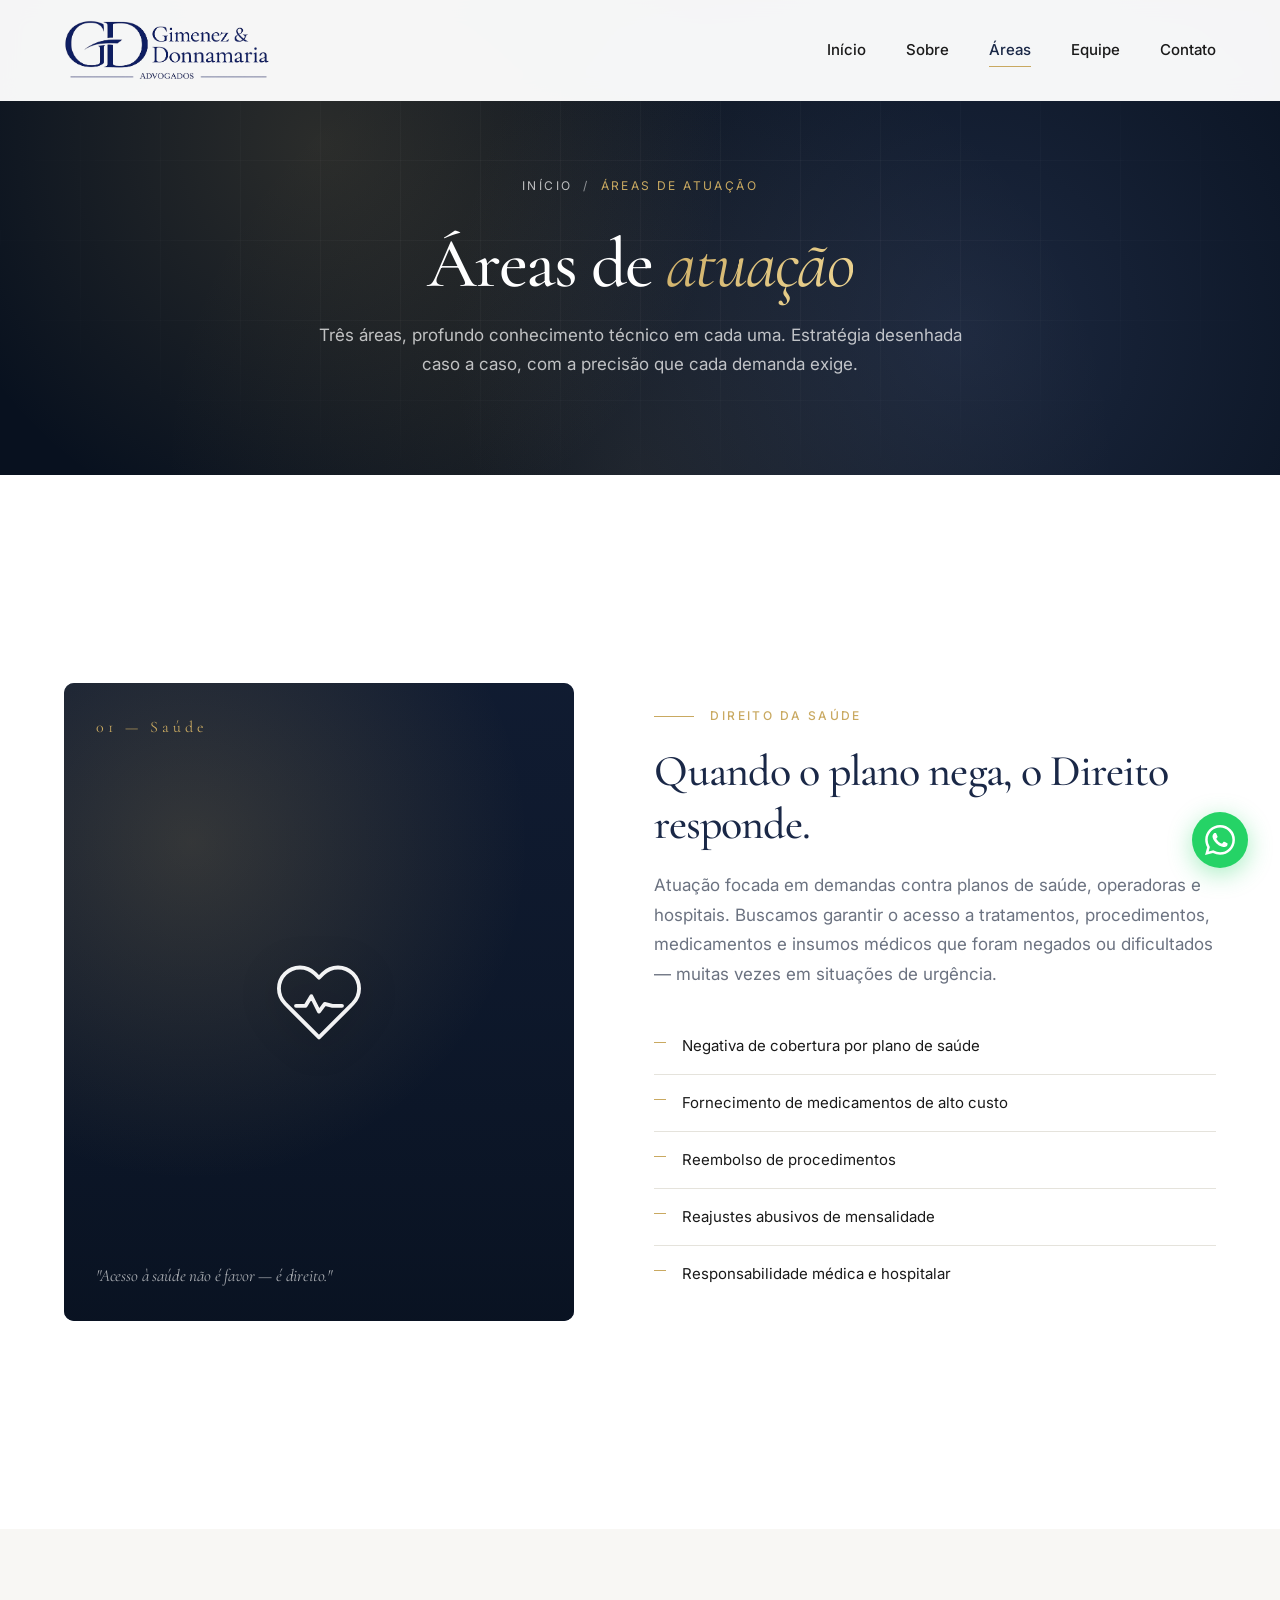
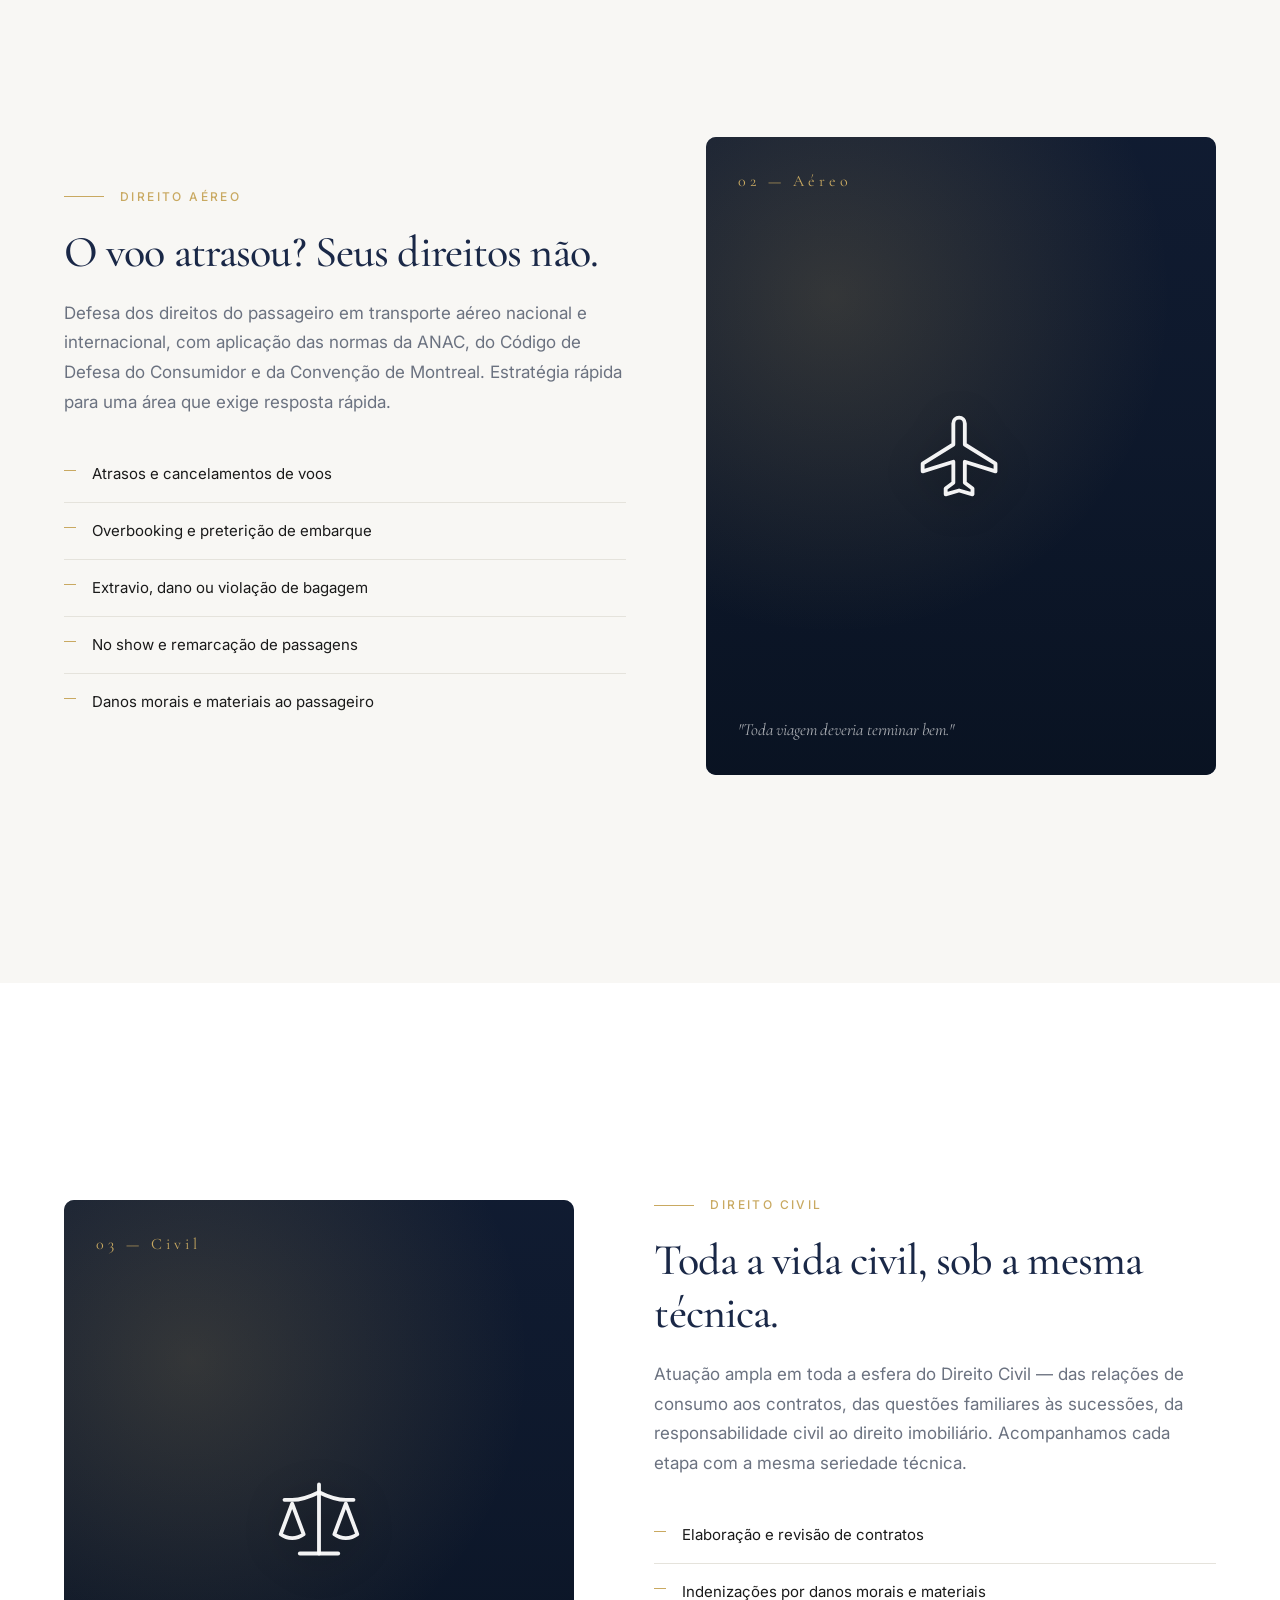
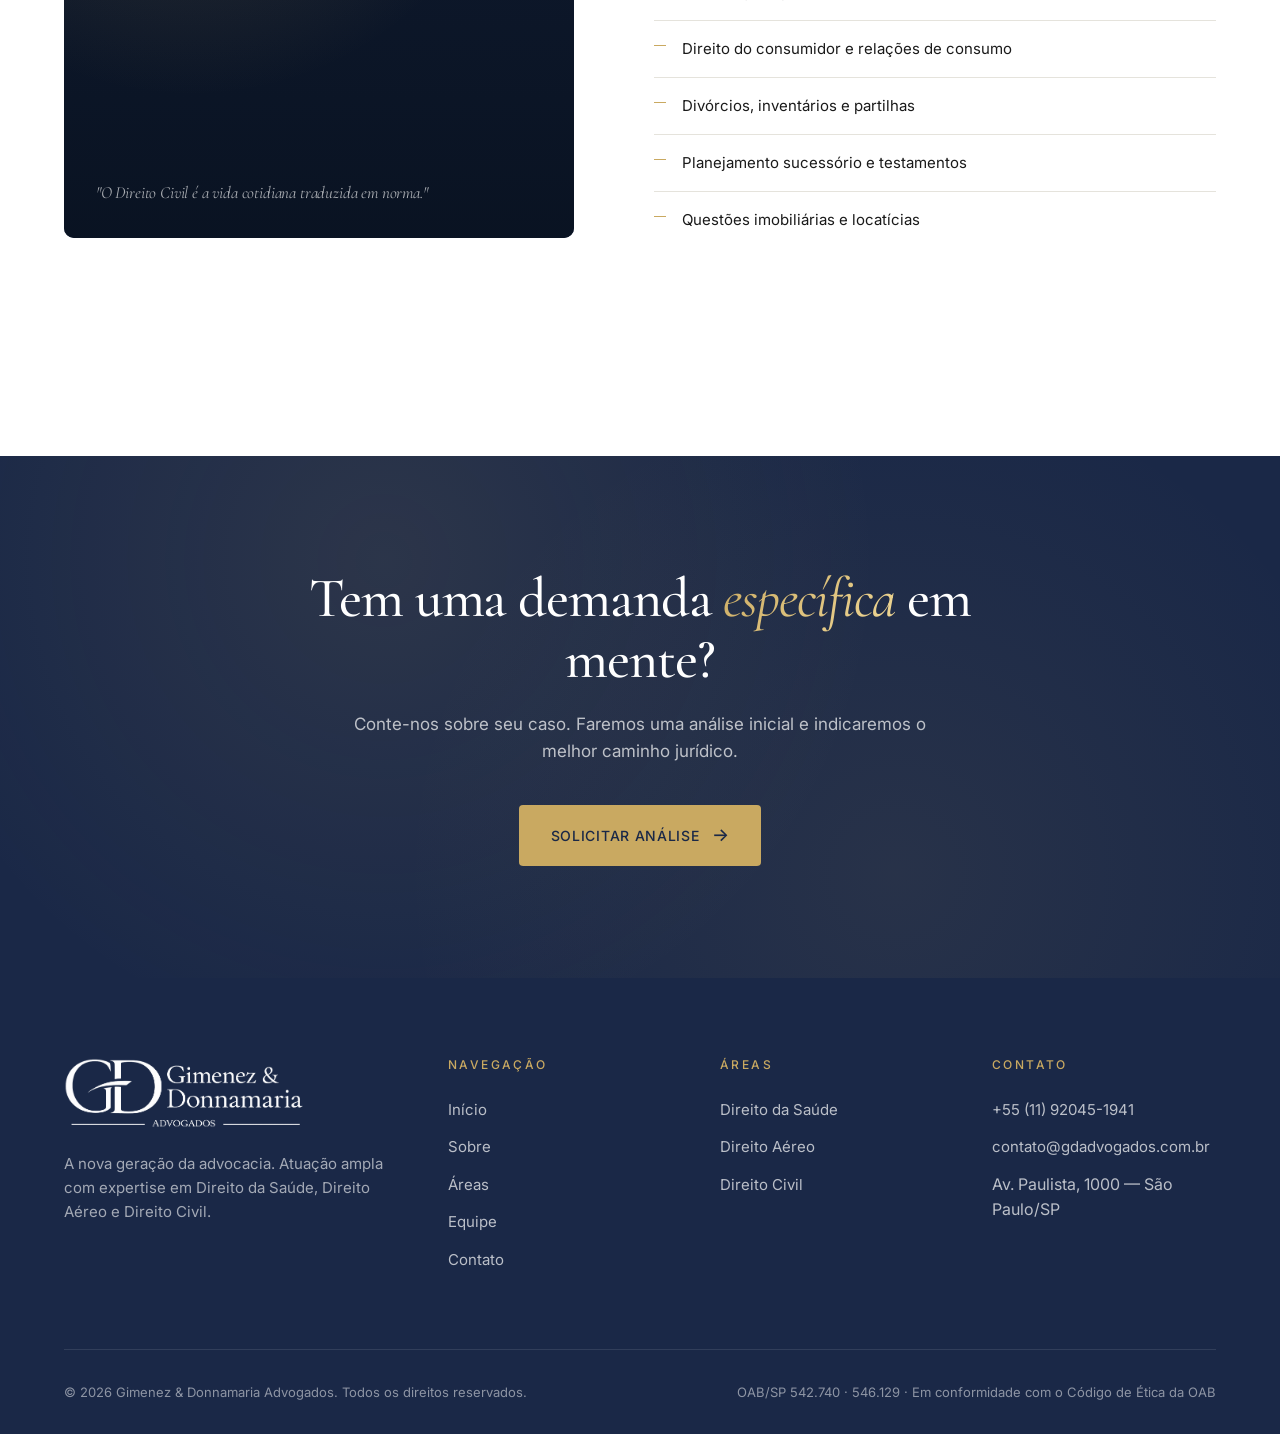
==== areas.html @ 7b891963 "Site institucional Gimenez & Donnamaria Advogados Site estático em HTML/CSS para o escritório, com 5" ====
<!DOCTYPE html>
<html lang="pt-BR">
<head>
  <meta charset="UTF-8">
  <meta name="viewport" content="width=device-width, initial-scale=1.0">
  <meta name="description" content="Áreas de atuação do Gimenez & Donnamaria Advogados — Direito da Saúde, Direito Aéreo e Direito Civil.">
  <title>Áreas de atuação — Gimenez &amp; Donnamaria Advogados</title>
  <link rel="stylesheet" href="css/style.css">
  <link rel="preconnect" href="https://fonts.googleapis.com">
  <link rel="preconnect" href="https://fonts.gstatic.com" crossorigin>
</head>
<body>

  <header class="site-header">
    <div class="container">
      <a href="index.html" class="logo">
        <img src="assets/logo.png" alt="Gimenez & Donnamaria Advogados" onerror="this.style.display='none'; this.nextElementSibling.style.display='block';">
        <span class="logo-fallback" style="display:none;">Gimenez &amp; Donnamaria<small>Advogados</small></span>
      </a>
      <input type="checkbox" id="nav-toggle" class="menu-toggle" hidden>
      <label for="nav-toggle" class="menu-icon" aria-label="Abrir menu"><span></span><span></span><span></span></label>
      <ul class="nav-menu">
        <li><a href="index.html">Início</a></li>
        <li><a href="sobre.html">Sobre</a></li>
        <li><a href="areas.html" class="active">Áreas</a></li>
        <li><a href="equipe.html">Equipe</a></li>
        <li><a href="contato.html">Contato</a></li>
      </ul>
    </div>
  </header>

  <!-- ====== PAGE HERO ====== -->
  <section class="page-hero">
    <div class="container">
      <div class="breadcrumb"><a href="index.html">Início</a> &nbsp;/&nbsp; <span>Áreas de atuação</span></div>
      <h1>Áreas de <em>atuação</em></h1>
      <p class="lead">Três áreas, profundo conhecimento técnico em cada uma. Estratégia desenhada caso a caso, com a precisão que cada demanda exige.</p>
    </div>
  </section>

  <!-- ====== ÁREA 1 — SAÚDE ====== -->
  <section id="saude">
    <div class="container">
      <div class="area-feature">
        <div class="area-feature-visual" style="background-image: url('https://images.unsplash.com/photo-1576091160399-112ba8d25d1d?auto=format&amp;fit=crop&amp;w=1400&amp;q=80')">
          <span class="area-feature-num">01 &mdash; Saúde</span>
          <svg class="area-feature-icon" viewBox="0 0 24 24" fill="none" stroke="currentColor" stroke-width="1" stroke-linecap="round" stroke-linejoin="round" aria-hidden="true">
            <path d="M20.84 4.61a5.5 5.5 0 00-7.78 0L12 5.67l-1.06-1.06a5.5 5.5 0 00-7.78 7.78l1.06 1.06L12 21.23l7.78-7.78 1.06-1.06a5.5 5.5 0 000-7.78z"/>
            <polyline points="6 13 8.5 13 10 10.5 12 14.5 13.5 12.5 15.5 13 18 13"/>
          </svg>
          <span class="area-feature-tag">"Acesso à saúde não é favor &mdash; é direito."</span>
        </div>
        <div class="area-feature-content reveal">
          <span class="eyebrow">Direito da Saúde</span>
          <h2>Quando o plano nega, o Direito responde.</h2>
          <p>
            Atuação focada em demandas contra planos de saúde, operadoras e hospitais. Buscamos garantir o acesso a tratamentos, procedimentos, medicamentos e insumos médicos que foram negados ou dificultados &mdash; muitas vezes em situações de urgência.
          </p>
          <ul class="area-feature-list">
            <li>Negativa de cobertura por plano de saúde</li>
            <li>Fornecimento de medicamentos de alto custo</li>
            <li>Reembolso de procedimentos</li>
            <li>Reajustes abusivos de mensalidade</li>
            <li>Responsabilidade médica e hospitalar</li>
          </ul>
        </div>
      </div>
    </div>
  </section>

  <!-- ====== ÁREA 2 — AÉREO ====== -->
  <section id="aereo" style="background: var(--bg-soft);">
    <div class="container">
      <div class="area-feature reverse">
        <div class="area-feature-visual" style="background-image: url('https://images.unsplash.com/photo-1436491865332-7a61a109cc05?auto=format&amp;fit=crop&amp;w=1400&amp;q=80')">
          <span class="area-feature-num">02 &mdash; Aéreo</span>
          <svg class="area-feature-icon" viewBox="0 0 24 24" fill="none" stroke="currentColor" stroke-width="1" stroke-linecap="round" stroke-linejoin="round" aria-hidden="true">
            <path d="M21 16v-2L13 9V3.5a1.5 1.5 0 00-3 0V9L2 14v2l8-2.5V19l-2 1.5V22l3.5-1 3.5 1v-1.5L13 19v-5.5L21 16z"/>
          </svg>
          <span class="area-feature-tag">"Toda viagem deveria terminar bem."</span>
        </div>
        <div class="area-feature-content reveal">
          <span class="eyebrow">Direito Aéreo</span>
          <h2>O voo atrasou? Seus direitos não.</h2>
          <p>
            Defesa dos direitos do passageiro em transporte aéreo nacional e internacional, com aplicação das normas da ANAC, do Código de Defesa do Consumidor e da Convenção de Montreal. Estratégia rápida para uma área que exige resposta rápida.
          </p>
          <ul class="area-feature-list">
            <li>Atrasos e cancelamentos de voos</li>
            <li>Overbooking e preterição de embarque</li>
            <li>Extravio, dano ou violação de bagagem</li>
            <li>No show e remarcação de passagens</li>
            <li>Danos morais e materiais ao passageiro</li>
          </ul>
        </div>
      </div>
    </div>
  </section>

  <!-- ====== ÁREA 3 — CIVIL ====== -->
  <section id="civil">
    <div class="container">
      <div class="area-feature">
        <div class="area-feature-visual" style="background-image: url('https://images.unsplash.com/photo-1589994965851-a8f479c573a9?auto=format&amp;fit=crop&amp;w=1400&amp;q=80')">
          <span class="area-feature-num">03 &mdash; Civil</span>
          <svg class="area-feature-icon" viewBox="0 0 24 24" fill="none" stroke="currentColor" stroke-width="1" stroke-linecap="round" stroke-linejoin="round" aria-hidden="true">
            <path d="M16 16l3-8 3 8c-.87.65-1.92 1-3 1s-2.13-.35-3-1z"/>
            <path d="M2 16l3-8 3 8c-.87.65-1.92 1-3 1s-2.13-.35-3-1z"/>
            <path d="M7 21h10"/>
            <path d="M12 3v18"/>
            <path d="M3 7h2c2 0 5-1 7-2 2 1 5 2 7 2h2"/>
          </svg>
          <span class="area-feature-tag">"O Direito Civil é a vida cotidiana traduzida em norma."</span>
        </div>
        <div class="area-feature-content reveal">
          <span class="eyebrow">Direito Civil</span>
          <h2>Toda a vida civil, sob a mesma técnica.</h2>
          <p>
            Atuação ampla em toda a esfera do Direito Civil &mdash; das relações de consumo aos contratos, das questões familiares às sucessões, da responsabilidade civil ao direito imobiliário. Acompanhamos cada etapa com a mesma seriedade técnica.
          </p>
          <ul class="area-feature-list">
            <li>Elaboração e revisão de contratos</li>
            <li>Indenizações por danos morais e materiais</li>
            <li>Direito do consumidor e relações de consumo</li>
            <li>Divórcios, inventários e partilhas</li>
            <li>Planejamento sucessório e testamentos</li>
            <li>Questões imobiliárias e locatícias</li>
          </ul>
        </div>
      </div>
    </div>
  </section>

  <!-- ====== CTA ====== -->
  <section class="cta-band">
    <div class="container">
      <div class="reveal">
        <h2>Tem uma demanda <em>específica</em> em mente?</h2>
        <p>Conte-nos sobre seu caso. Faremos uma análise inicial e indicaremos o melhor caminho jurídico.</p>
        <a href="contato.html" class="btn btn-primary btn-arrow">Solicitar análise</a>
      </div>
    </div>
  </section>

  <footer class="site-footer">
    <div class="container">
      <div class="footer-grid">
        <div class="footer-brand">
          <img src="assets/logo.png" alt="Gimenez & Donnamaria Advogados" onerror="this.style.display='none';">
          <p>A nova geração da advocacia. Atuação ampla com expertise em Direito da Saúde, Direito Aéreo e Direito Civil.</p>
        </div>
        <div>
          <h4 class="footer-title">Navegação</h4>
          <ul class="footer-links">
            <li><a href="index.html">Início</a></li>
            <li><a href="sobre.html">Sobre</a></li>
            <li><a href="areas.html">Áreas</a></li>
            <li><a href="equipe.html">Equipe</a></li>
            <li><a href="contato.html">Contato</a></li>
          </ul>
        </div>
        <div>
          <h4 class="footer-title">Áreas</h4>
          <ul class="footer-links">
            <li><a href="areas.html#saude">Direito da Saúde</a></li>
            <li><a href="areas.html#aereo">Direito Aéreo</a></li>
            <li><a href="areas.html#civil">Direito Civil</a></li>
          </ul>
        </div>
        <div>
          <h4 class="footer-title">Contato</h4>
          <ul class="footer-links">
            <li><a href="tel:+5511920451941">+55 (11) 92045-1941</a></li>
            <li><a href="mailto:contato@gdadvogados.com.br">contato@gdadvogados.com.br</a></li>
            <li>Av. Paulista, 1000 — São Paulo/SP</li>
          </ul>
        </div>
      </div>
      <div class="footer-bottom">
        <div>&copy; 2026 Gimenez &amp; Donnamaria Advogados. Todos os direitos reservados.</div>
        <div>OAB/SP 542.740 &middot; 546.129 &middot; Em conformidade com o Código de Ética da OAB</div>
      </div>
    </div>
  </footer>

  <a href="https://wa.me/5511920451941?text=Ol%C3%A1!%20Gostaria%20de%20mais%20informa%C3%A7%C3%B5es." class="whatsapp-float" target="_blank" rel="noopener" aria-label="Fale conosco pelo WhatsApp">
    <svg viewBox="0 0 24 24" fill="currentColor" aria-hidden="true">
      <path d="M17.472 14.382c-.297-.149-1.758-.867-2.03-.967-.273-.099-.471-.148-.67.15-.197.297-.767.966-.94 1.164-.173.199-.347.223-.644.075-.297-.15-1.255-.463-2.39-1.475-.883-.788-1.48-1.761-1.653-2.059-.173-.297-.018-.458.13-.606.134-.133.298-.347.446-.52.149-.174.198-.298.298-.497.099-.198.05-.371-.025-.52-.075-.149-.669-1.612-.916-2.207-.242-.579-.487-.5-.669-.51-.173-.008-.371-.01-.57-.01-.198 0-.52.074-.792.372-.272.297-1.04 1.016-1.04 2.479 0 1.462 1.065 2.875 1.213 3.074.149.198 2.096 3.2 5.077 4.487.709.306 1.262.489 1.694.625.712.227 1.36.195 1.871.118.571-.085 1.758-.719 2.006-1.413.248-.694.248-1.289.173-1.413-.074-.124-.272-.198-.57-.347m-5.421 7.403h-.004a9.87 9.87 0 01-5.031-1.378l-.361-.214-3.741.982.998-3.648-.235-.374a9.86 9.86 0 01-1.51-5.26c.001-5.45 4.436-9.884 9.888-9.884 2.64 0 5.122 1.03 6.988 2.898a9.825 9.825 0 012.893 6.994c-.003 5.45-4.437 9.884-9.885 9.884m8.413-18.297A11.815 11.815 0 0012.05 0C5.495 0 .16 5.335.157 11.892c0 2.096.547 4.142 1.588 5.945L.057 24l6.305-1.654a11.882 11.882 0 005.683 1.448h.005c6.554 0 11.89-5.335 11.893-11.893a11.821 11.821 0 00-3.48-8.413z"/>
    </svg>
  </a>

</body>
</html>
---- css/style.css ----
/* ============================================
   GIMENEZ & DONNAMARIA ADVOGADOS
   Folha de estilos principal
   ============================================ */

@import url('https://fonts.googleapis.com/css2?family=Cormorant+Garamond:wght@400;500;600;700&family=Inter:wght@300;400;500;600&display=swap');

/* ------- Reset & base ------- */
*, *::before, *::after { box-sizing: border-box; margin: 0; padding: 0; }

:root {
  --navy: #1a2847;
  --navy-light: #2c3e6b;
  --navy-soft: #4a5d8a;
  --gold: #c9a961;
  --gold-light: #d9bd7b;
  --bg: #ffffff;
  --bg-soft: #f8f7f4;
  --bg-muted: #eeece6;
  --text: #1a1a1a;
  --text-muted: #6b7280;
  --border: #e5e3dc;
  --shadow-sm: 0 2px 12px rgba(26, 40, 71, 0.06);
  --shadow-md: 0 8px 30px rgba(26, 40, 71, 0.08);
  --shadow-lg: 0 20px 60px rgba(26, 40, 71, 0.12);

  --serif: 'Cormorant Garamond', Georgia, serif;
  --sans: 'Inter', -apple-system, BlinkMacSystemFont, 'Segoe UI', sans-serif;

  --container: 1200px;
  --radius: 4px;

  --ease: cubic-bezier(0.4, 0, 0.2, 1);
  --ease-out: cubic-bezier(0.16, 1, 0.3, 1);
}

html { scroll-behavior: smooth; }

body {
  font-family: var(--sans);
  font-size: 16px;
  line-height: 1.6;
  color: var(--text);
  background: var(--bg);
  -webkit-font-smoothing: antialiased;
  -moz-osx-font-smoothing: grayscale;
}

img { max-width: 100%; display: block; }
a { color: inherit; text-decoration: none; transition: color 0.3s var(--ease); }
button { font-family: inherit; cursor: pointer; border: none; background: none; }

/* ------- Tipografia ------- */
h1, h2, h3, h4 {
  font-family: var(--serif);
  font-weight: 500;
  line-height: 1.2;
  color: var(--navy);
  letter-spacing: -0.01em;
}

h1 { font-size: clamp(2.5rem, 5vw, 4.5rem); }
h2 { font-size: clamp(2rem, 4vw, 3rem); }
h3 { font-size: clamp(1.5rem, 2.5vw, 2rem); }
h4 { font-size: 1.25rem; }

p { margin-bottom: 1rem; color: var(--text-muted); }

.eyebrow {
  font-family: var(--sans);
  font-size: 0.75rem;
  font-weight: 500;
  letter-spacing: 0.2em;
  text-transform: uppercase;
  color: var(--gold);
  margin-bottom: 1.25rem;
  display: inline-block;
  position: relative;
  padding-left: 3.5rem;
}
.eyebrow::before {
  content: '';
  position: absolute;
  left: 0;
  top: 50%;
  width: 2.5rem;
  height: 1px;
  background: var(--gold);
}

/* ------- Layout ------- */
.container {
  width: 100%;
  max-width: var(--container);
  margin: 0 auto;
  padding: 0 1.5rem;
}

section {
  padding: clamp(4rem, 10vw, 7rem) 0;
}

.section-header {
  max-width: 720px;
  margin: 0 auto 4rem;
  text-align: center;
}
.section-header p {
  margin-top: 1rem;
  font-size: 1.0625rem;
}

/* ------- Botões ------- */
.btn {
  display: inline-flex;
  align-items: center;
  gap: 0.75rem;
  padding: 1rem 2rem;
  font-size: 0.875rem;
  font-weight: 500;
  letter-spacing: 0.05em;
  text-transform: uppercase;
  border-radius: var(--radius);
  transition: all 0.4s var(--ease);
  position: relative;
  overflow: hidden;
}

.btn-primary {
  background: var(--navy);
  color: #fff;
}
.btn-primary:hover {
  background: var(--navy-light);
  transform: translateY(-2px);
  box-shadow: var(--shadow-md);
}

.btn-outline {
  border: 1px solid var(--navy);
  color: var(--navy);
}
.btn-outline:hover {
  background: var(--navy);
  color: #fff;
}

.btn-arrow::after {
  content: '→';
  font-size: 1.125rem;
  transition: transform 0.3s var(--ease);
}
.btn-arrow:hover::after {
  transform: translateX(4px);
}

/* ============================================
   HEADER / NAV
   ============================================ */
.site-header {
  position: fixed;
  top: 0;
  left: 0;
  right: 0;
  z-index: 100;
  background: rgba(255, 255, 255, 0.96);
  backdrop-filter: saturate(180%) blur(12px);
  -webkit-backdrop-filter: saturate(180%) blur(12px);
  border-bottom: 1px solid transparent;
  transition: border-color 0.3s var(--ease), padding 0.3s var(--ease);
}

.site-header .container {
  display: flex;
  align-items: center;
  justify-content: space-between;
  padding-top: 1.25rem;
  padding-bottom: 1.25rem;
}

.logo {
  display: flex;
  align-items: center;
  gap: 0.75rem;
  overflow: visible;
}
.logo img {
  height: 60px;
  width: auto;
  display: block;
}
.logo-fallback {
  font-family: var(--serif);
  font-size: 1.5rem;
  font-weight: 600;
  color: var(--navy);
  line-height: 1.1;
}
.logo-fallback small {
  display: block;
  font-family: var(--sans);
  font-size: 0.625rem;
  letter-spacing: 0.3em;
  color: var(--navy-soft);
  font-weight: 400;
  margin-top: 2px;
}

.nav-menu {
  display: flex;
  align-items: center;
  gap: 2.5rem;
  list-style: none;
}
.nav-menu a {
  font-size: 0.9375rem;
  font-weight: 500;
  color: var(--text);
  position: relative;
  padding: 0.5rem 0;
}
.nav-menu a::after {
  content: '';
  position: absolute;
  left: 0;
  bottom: 0;
  width: 0;
  height: 1px;
  background: var(--gold);
  transition: width 0.4s var(--ease);
}
.nav-menu a:hover,
.nav-menu a.active {
  color: var(--navy);
}
.nav-menu a:hover::after,
.nav-menu a.active::after {
  width: 100%;
}

/* Mobile menu toggle (CSS-only) */
.menu-toggle { display: none; }
.menu-icon {
  display: none;
  width: 28px;
  height: 20px;
  position: relative;
  cursor: pointer;
  z-index: 110;
}
.menu-icon span {
  position: absolute;
  left: 0;
  width: 100%;
  height: 2px;
  background: var(--navy);
  transition: all 0.3s var(--ease);
}
.menu-icon span:nth-child(1) { top: 0; }
.menu-icon span:nth-child(2) { top: 9px; }
.menu-icon span:nth-child(3) { top: 18px; }

#nav-toggle:checked ~ .menu-icon span:nth-child(1) {
  top: 9px;
  transform: rotate(45deg);
}
#nav-toggle:checked ~ .menu-icon span:nth-child(2) { opacity: 0; }
#nav-toggle:checked ~ .menu-icon span:nth-child(3) {
  top: 9px;
  transform: rotate(-45deg);
}

/* ============================================
   HERO
   ============================================ */
.hero {
  min-height: 92vh;
  display: flex;
  align-items: center;
  position: relative;
  background: linear-gradient(180deg, var(--bg) 0%, var(--bg-soft) 100%);
  padding-top: 8rem;
  padding-bottom: 4rem;
  overflow: hidden;
}

.hero::before {
  content: '';
  position: absolute;
  top: -10%;
  right: -10%;
  width: 60%;
  height: 80%;
  background: radial-gradient(circle, rgba(201, 169, 97, 0.08) 0%, transparent 60%);
  pointer-events: none;
}

.hero-content {
  max-width: 780px;
  position: relative;
  z-index: 2;
  animation: fadeUp 1s var(--ease-out) both;
}

.hero h1 {
  margin-bottom: 1.5rem;
  font-weight: 500;
}
.hero h1 em {
  font-style: italic;
  color: var(--gold);
  font-weight: 400;
}

.hero-lead {
  font-size: clamp(1.0625rem, 1.5vw, 1.25rem);
  line-height: 1.7;
  margin-bottom: 2.5rem;
  max-width: 620px;
  color: var(--text-muted);
}

.hero-actions {
  display: flex;
  gap: 1rem;
  flex-wrap: wrap;
}

.hero-meta {
  position: absolute;
  bottom: 3rem;
  right: 1.5rem;
  display: flex;
  align-items: center;
  gap: 1rem;
  font-size: 0.75rem;
  letter-spacing: 0.2em;
  text-transform: uppercase;
  color: var(--text-muted);
  writing-mode: vertical-rl;
  transform: rotate(180deg);
}
.hero-meta::before {
  content: '';
  width: 1px;
  height: 60px;
  background: var(--navy-soft);
  opacity: 0.4;
}

/* ============================================
   SOBRE (sobre nós destaque na home)
   ============================================ */
.about-preview {
  background: var(--bg);
}

.about-grid {
  display: grid;
  grid-template-columns: 1fr 1fr;
  gap: 5rem;
  align-items: center;
}

.about-image {
  position: relative;
  aspect-ratio: 4 / 5;
}
.about-image > img {
  width: 100%;
  height: 100%;
  object-fit: cover;
  object-position: center 30%;
  display: block;
  border-radius: var(--radius);
  position: relative;
  z-index: 1;
  box-shadow: 0 18px 50px rgba(26, 40, 71, 0.18);
}
.about-image::after {
  content: '';
  position: absolute;
  top: -1.5rem;
  left: -1.5rem;
  right: 1.5rem;
  bottom: 1.5rem;
  border: 1px solid var(--gold);
  border-radius: var(--radius);
  z-index: 0;
  pointer-events: none;
}

.about-content h2 { margin-bottom: 1.5rem; }
.about-content p { font-size: 1.0625rem; line-height: 1.8; }

.about-stats {
  display: grid;
  grid-template-columns: repeat(3, 1fr);
  gap: 2rem;
  margin-top: 3rem;
  padding-top: 3rem;
  border-top: 1px solid var(--border);
}
.about-stats .stat-number {
  font-family: var(--serif);
  font-size: 2.5rem;
  font-weight: 500;
  color: var(--navy);
  line-height: 1;
  margin-bottom: 0.5rem;
}
.about-stats .stat-label {
  font-size: 0.75rem;
  letter-spacing: 0.15em;
  text-transform: uppercase;
  color: var(--text-muted);
}

/* ============================================
   ÁREAS DE ATUAÇÃO
   ============================================ */
.areas {
  background: var(--bg-soft);
  position: relative;
}

.areas-grid {
  display: grid;
  grid-template-columns: repeat(auto-fit, minmax(280px, 1fr));
  gap: 1.5rem;
}

.area-card {
  background: var(--bg);
  padding: 2.5rem 2rem;
  border-radius: var(--radius);
  border: 1px solid var(--border);
  transition: all 0.5s var(--ease-out);
  position: relative;
  overflow: hidden;
}
.area-card::before {
  content: '';
  position: absolute;
  top: 0;
  left: 0;
  width: 100%;
  height: 2px;
  background: var(--gold);
  transform: scaleX(0);
  transform-origin: left;
  transition: transform 0.5s var(--ease-out);
}
.area-card:hover {
  transform: translateY(-6px);
  box-shadow: var(--shadow-lg);
  border-color: transparent;
}
.area-card:hover::before {
  transform: scaleX(1);
}

.area-icon {
  width: 48px;
  height: 48px;
  margin-bottom: 1.5rem;
  color: var(--navy);
  opacity: 0.9;
}
.area-card h3 {
  font-size: 1.375rem;
  margin-bottom: 1rem;
}
.area-card p { font-size: 0.9375rem; margin-bottom: 0; }

/* ============================================
   EQUIPE
   ============================================ */
.team {
  background: var(--bg);
}

.team-grid {
  display: grid;
  grid-template-columns: repeat(2, 1fr);
  gap: 3rem;
  max-width: 900px;
  margin: 0 auto;
}

.team-card {
  text-align: center;
}

.team-photo {
  aspect-ratio: 3 / 4;
  background: linear-gradient(135deg, var(--bg-muted) 0%, var(--bg-soft) 100%);
  border-radius: var(--radius);
  margin-bottom: 1.75rem;
  position: relative;
  overflow: hidden;
  display: flex;
  align-items: center;
  justify-content: center;
  transition: transform 0.5s var(--ease-out);
}
.team-photo::after {
  content: '';
  position: absolute;
  inset: 0;
  background: linear-gradient(180deg, transparent 60%, rgba(26, 40, 71, 0.08) 100%);
}
.team-card:hover .team-photo {
  transform: translateY(-4px);
}

.team-photo .placeholder-icon {
  width: 60px;
  height: 60px;
  color: var(--navy-soft);
  opacity: 0.4;
}

.team-card h3 {
  font-size: 1.5rem;
  margin-bottom: 0.25rem;
}
.team-role {
  font-size: 0.75rem;
  letter-spacing: 0.2em;
  text-transform: uppercase;
  color: var(--gold);
  margin-bottom: 1rem;
  display: block;
}
.team-bio {
  font-size: 0.9375rem;
  line-height: 1.7;
  max-width: 380px;
  margin: 0 auto;
}

/* ============================================
   CTA BAND
   ============================================ */
.cta-band {
  background: var(--navy);
  color: #fff;
  text-align: center;
  position: relative;
  overflow: hidden;
}
.cta-band::before {
  content: '';
  position: absolute;
  inset: 0;
  background:
    radial-gradient(circle at 30% 20%, rgba(201, 169, 97, 0.1) 0%, transparent 50%),
    radial-gradient(circle at 70% 80%, rgba(201, 169, 97, 0.08) 0%, transparent 50%);
}
.cta-band > .container { position: relative; z-index: 2; }
.cta-band h2 {
  color: #fff;
  margin-bottom: 1rem;
}
.cta-band p {
  color: rgba(255, 255, 255, 0.7);
  max-width: 580px;
  margin: 0 auto 2.5rem;
  font-size: 1.0625rem;
}
.cta-band .btn-primary {
  background: var(--gold);
  color: var(--navy);
}
.cta-band .btn-primary:hover { background: var(--gold-light); }

/* ============================================
   CONTATO
   ============================================ */
.contact-grid {
  display: grid;
  grid-template-columns: 1fr 1.2fr;
  gap: 4rem;
  align-items: start;
}

.contact-info h2 { margin-bottom: 1.5rem; }
.contact-info > p {
  font-size: 1.0625rem;
  margin-bottom: 2.5rem;
}

.contact-item {
  display: flex;
  gap: 1.25rem;
  padding: 1.25rem 0;
  border-top: 1px solid var(--border);
}
.contact-item:last-child { border-bottom: 1px solid var(--border); }

.contact-item-icon {
  width: 24px;
  height: 24px;
  color: var(--navy);
  flex-shrink: 0;
  margin-top: 2px;
}
.contact-item-label {
  font-size: 0.75rem;
  letter-spacing: 0.15em;
  text-transform: uppercase;
  color: var(--text-muted);
  margin-bottom: 0.25rem;
}
.contact-item-value {
  font-size: 1rem;
  color: var(--text);
  font-weight: 500;
}
.contact-item-value a:hover { color: var(--gold); }

/* Form */
.contact-form {
  background: var(--bg-soft);
  padding: 3rem;
  border-radius: var(--radius);
}
.form-group {
  margin-bottom: 1.5rem;
}
.form-row {
  display: grid;
  grid-template-columns: 1fr 1fr;
  gap: 1rem;
}
.form-label {
  display: block;
  font-size: 0.75rem;
  letter-spacing: 0.15em;
  text-transform: uppercase;
  color: var(--text-muted);
  margin-bottom: 0.5rem;
  font-weight: 500;
}
.form-control {
  width: 100%;
  padding: 0.875rem 1rem;
  border: 1px solid var(--border);
  background: var(--bg);
  border-radius: var(--radius);
  font-family: inherit;
  font-size: 0.9375rem;
  color: var(--text);
  transition: border-color 0.3s var(--ease), box-shadow 0.3s var(--ease);
}
.form-control:focus {
  outline: none;
  border-color: var(--navy);
  box-shadow: 0 0 0 3px rgba(26, 40, 71, 0.08);
}
textarea.form-control {
  resize: vertical;
  min-height: 140px;
}
.form-submit {
  width: 100%;
  justify-content: center;
}

/* ============================================
   PAGE HEADER (Sobre, Áreas, Equipe, Contato)
   ============================================ */
.page-header {
  padding: 10rem 0 4rem;
  background: linear-gradient(180deg, var(--bg) 0%, var(--bg-soft) 100%);
  text-align: center;
  position: relative;
  overflow: hidden;
}
.page-header::before {
  content: '';
  position: absolute;
  top: -20%;
  left: 50%;
  transform: translateX(-50%);
  width: 800px;
  height: 800px;
  background: radial-gradient(circle, rgba(201, 169, 97, 0.06) 0%, transparent 60%);
  pointer-events: none;
}
.page-header > .container { position: relative; }
.page-header h1 {
  font-size: clamp(2.5rem, 5vw, 4rem);
  margin-bottom: 1rem;
}
.page-header p {
  max-width: 640px;
  margin: 0 auto;
  font-size: 1.0625rem;
}

.breadcrumb {
  font-size: 0.75rem;
  letter-spacing: 0.2em;
  text-transform: uppercase;
  color: var(--text-muted);
  margin-bottom: 1.5rem;
}
.breadcrumb a:hover { color: var(--navy); }
.breadcrumb span { color: var(--gold); }

/* ============================================
   FOOTER
   ============================================ */
.site-footer {
  background: var(--navy);
  color: rgba(255, 255, 255, 0.7);
  padding: 5rem 0 2rem;
}

.footer-grid {
  display: grid;
  grid-template-columns: 1.5fr 1fr 1fr 1fr;
  gap: 3rem;
  margin-bottom: 4rem;
}

.footer-brand img {
  height: 70px;
  width: auto;
  margin-bottom: 1.5rem;
  filter: brightness(0) invert(1);
}
.footer-brand p {
  font-size: 0.9375rem;
  color: rgba(255, 255, 255, 0.6);
  max-width: 320px;
}

.footer-title {
  font-family: var(--sans);
  font-size: 0.75rem;
  letter-spacing: 0.2em;
  text-transform: uppercase;
  color: var(--gold);
  margin-bottom: 1.5rem;
  font-weight: 500;
}

.footer-links {
  list-style: none;
}
.footer-links li { margin-bottom: 0.75rem; }
.footer-links a {
  font-size: 0.9375rem;
  color: rgba(255, 255, 255, 0.7);
}
.footer-links a:hover { color: var(--gold); }

.footer-bottom {
  padding-top: 2rem;
  border-top: 1px solid rgba(255, 255, 255, 0.1);
  display: flex;
  justify-content: space-between;
  align-items: center;
  font-size: 0.8125rem;
  color: rgba(255, 255, 255, 0.5);
  flex-wrap: wrap;
  gap: 1rem;
}

/* ============================================
   WHATSAPP FLOATING BUTTON
   ============================================ */
.whatsapp-float {
  position: fixed;
  bottom: 2rem;
  right: 2rem;
  width: 56px;
  height: 56px;
  background: #25D366;
  border-radius: 50%;
  display: flex;
  align-items: center;
  justify-content: center;
  box-shadow: 0 6px 24px rgba(37, 211, 102, 0.4);
  z-index: 90;
  transition: transform 0.3s var(--ease), box-shadow 0.3s var(--ease);
  animation: pulse 2.5s infinite;
}
.whatsapp-float:hover {
  transform: scale(1.08);
  box-shadow: 0 8px 32px rgba(37, 211, 102, 0.5);
}
.whatsapp-float svg {
  width: 30px;
  height: 30px;
  color: #fff;
}

@keyframes pulse {
  0%, 100% { box-shadow: 0 6px 24px rgba(37, 211, 102, 0.4), 0 0 0 0 rgba(37, 211, 102, 0.4); }
  50% { box-shadow: 0 6px 24px rgba(37, 211, 102, 0.4), 0 0 0 12px rgba(37, 211, 102, 0); }
}

/* ============================================
   ANIMAÇÕES
   ============================================ */
@keyframes fadeUp {
  from { opacity: 0; transform: translateY(30px); }
  to { opacity: 1; transform: translateY(0); }
}
@keyframes fadeIn {
  from { opacity: 0; }
  to { opacity: 1; }
}

.fade-in { animation: fadeUp 0.8s var(--ease-out) both; }
.fade-in-delay-1 { animation: fadeUp 0.8s 0.15s var(--ease-out) both; }
.fade-in-delay-2 { animation: fadeUp 0.8s 0.3s var(--ease-out) both; }
.fade-in-delay-3 { animation: fadeUp 0.8s 0.45s var(--ease-out) both; }

/* Scroll-based reveal usando animation-timeline (browsers modernos) */
@supports (animation-timeline: view()) {
  .reveal {
    animation: fadeUp 1s var(--ease-out) both;
    animation-timeline: view();
    animation-range: entry 0% cover 30%;
  }
}

/* Respeitar preferência do usuário */
@media (prefers-reduced-motion: reduce) {
  *, *::before, *::after {
    animation-duration: 0.01ms !important;
    animation-iteration-count: 1 !important;
    transition-duration: 0.01ms !important;
    scroll-behavior: auto !important;
  }
}

/* ============================================
   HERO DARK + VÍDEO
   ============================================ */
.hero-dark {
  position: relative;
  min-height: 100vh;
  display: flex;
  align-items: center;
  background: #08111f;
  color: #fff;
  overflow: hidden;
  padding: 9rem 0 7rem;
}

.hero-video,
.hero-poster {
  position: absolute;
  inset: 0;
  width: 100%;
  height: 100%;
  object-fit: cover;
  z-index: 0;
  opacity: 0.45;
  filter: saturate(0.85) contrast(1.05);
}
.hero-poster { opacity: 0.4; }

.hero-overlay {
  position: absolute;
  inset: 0;
  background:
    linear-gradient(135deg, rgba(8, 17, 31, 0.92) 0%, rgba(26, 40, 71, 0.75) 50%, rgba(8, 17, 31, 0.95) 100%);
  z-index: 1;
}

.hero-mesh {
  position: absolute;
  inset: 0;
  background:
    radial-gradient(circle at 20% 30%, rgba(201, 169, 97, 0.22) 0%, transparent 40%),
    radial-gradient(circle at 85% 70%, rgba(74, 93, 138, 0.35) 0%, transparent 50%),
    radial-gradient(circle at 50% 100%, rgba(201, 169, 97, 0.12) 0%, transparent 60%);
  animation: meshShift 18s ease-in-out infinite alternate;
  z-index: 2;
  pointer-events: none;
}

@keyframes meshShift {
  0%   { transform: translate(0, 0) scale(1); }
  50%  { transform: translate(-3%, 2%) scale(1.05); }
  100% { transform: translate(2%, -2%) scale(1.02); }
}

.hero-grid-lines {
  position: absolute;
  inset: 0;
  background-image:
    linear-gradient(rgba(255, 255, 255, 0.03) 1px, transparent 1px),
    linear-gradient(90deg, rgba(255, 255, 255, 0.03) 1px, transparent 1px);
  background-size: 80px 80px;
  z-index: 2;
  pointer-events: none;
  mask-image: radial-gradient(ellipse at center, #000 30%, transparent 80%);
  -webkit-mask-image: radial-gradient(ellipse at center, #000 30%, transparent 80%);
}

.hero-dark > .container {
  position: relative;
  z-index: 3;
  display: grid;
  grid-template-columns: 1.25fr 1fr;
  gap: 4rem;
  align-items: center;
}

.hero-content-dark {
  animation: fadeUp 1s var(--ease-out) both;
}

.hero-badge {
  display: inline-flex;
  align-items: center;
  gap: 0.625rem;
  padding: 0.625rem 1.125rem 0.625rem 1rem;
  background: rgba(255, 255, 255, 0.05);
  border: 1px solid rgba(255, 255, 255, 0.12);
  border-radius: 100px;
  font-size: 0.6875rem;
  letter-spacing: 0.25em;
  text-transform: uppercase;
  color: rgba(255, 255, 255, 0.85);
  backdrop-filter: blur(10px);
  -webkit-backdrop-filter: blur(10px);
  margin-bottom: 2rem;
}

.hero-badge .dot {
  width: 7px;
  height: 7px;
  background: var(--gold);
  border-radius: 50%;
  animation: pulseGold 2s ease-in-out infinite;
}

@keyframes pulseGold {
  0%, 100% { box-shadow: 0 0 0 0 rgba(201, 169, 97, 0.7); transform: scale(1); }
  50%      { box-shadow: 0 0 0 10px rgba(201, 169, 97, 0); transform: scale(1.15); }
}

.hero-dark h1 {
  font-size: clamp(2.75rem, 6.5vw, 5.25rem);
  color: #fff;
  letter-spacing: -0.025em;
  line-height: 1.02;
  margin-bottom: 2rem;
  font-weight: 500;
}

.hero-dark h1 em {
  font-style: italic;
  background: linear-gradient(135deg, var(--gold) 0%, #f0d896 60%, var(--gold) 100%);
  -webkit-background-clip: text;
  background-clip: text;
  -webkit-text-fill-color: transparent;
  font-weight: 400;
  position: relative;
}

.hero-dark .hero-lead {
  color: rgba(255, 255, 255, 0.72);
  font-size: clamp(1.0625rem, 1.4vw, 1.1875rem);
  max-width: 560px;
  margin-bottom: 2.5rem;
  line-height: 1.7;
}

.hero-dark .btn-primary {
  background: var(--gold);
  color: var(--navy);
}
.hero-dark .btn-primary:hover {
  background: #f0d896;
  box-shadow: 0 12px 40px rgba(201, 169, 97, 0.25);
}

.hero-dark .btn-outline {
  border-color: rgba(255, 255, 255, 0.25);
  color: #fff;
}
.hero-dark .btn-outline:hover {
  background: rgba(255, 255, 255, 0.06);
  border-color: rgba(255, 255, 255, 0.5);
}

/* Floating glass cards */
.hero-cards {
  position: relative;
  height: 100%;
  min-height: 480px;
  animation: fadeUp 1.2s 0.3s var(--ease-out) both;
}

.hero-card {
  position: absolute;
  background: rgba(255, 255, 255, 0.05);
  border: 1px solid rgba(255, 255, 255, 0.1);
  backdrop-filter: blur(24px) saturate(180%);
  -webkit-backdrop-filter: blur(24px) saturate(180%);
  border-radius: 14px;
  padding: 1.5rem;
  color: #fff;
  box-shadow: 0 24px 80px rgba(0, 0, 0, 0.4);
  transition: transform 0.5s var(--ease-out), border-color 0.5s var(--ease-out);
}
.hero-card:hover {
  transform: translateY(-8px);
  border-color: rgba(201, 169, 97, 0.4);
}

.hero-card-1 { top: 0; right: 0; width: 270px; animation: floatY 7s ease-in-out infinite; }
.hero-card-2 { top: 38%; left: -8%; width: 240px; animation: floatY 8s ease-in-out infinite 0.7s; }
.hero-card-3 { bottom: 0; right: 12%; width: 260px; animation: floatY 9s ease-in-out infinite 1.2s; }

@keyframes floatY {
  0%, 100% { transform: translateY(0); }
  50% { transform: translateY(-14px); }
}

.hero-card-icon {
  width: 36px;
  height: 36px;
  display: flex;
  align-items: center;
  justify-content: center;
  background: rgba(201, 169, 97, 0.15);
  border-radius: 8px;
  color: var(--gold);
  margin-bottom: 1rem;
}
.hero-card-icon svg { width: 20px; height: 20px; }

.hero-card-title {
  font-family: var(--serif);
  font-size: 1.0625rem;
  font-weight: 500;
  margin-bottom: 0.25rem;
  color: #fff;
  letter-spacing: -0.01em;
}
.hero-card-desc {
  font-size: 0.8125rem;
  color: rgba(255, 255, 255, 0.65);
  line-height: 1.5;
  margin: 0;
}

/* Scroll indicator */
.hero-scroll {
  position: absolute;
  bottom: 2.5rem;
  left: 50%;
  transform: translateX(-50%);
  z-index: 3;
  font-size: 0.625rem;
  letter-spacing: 0.35em;
  text-transform: uppercase;
  color: rgba(255, 255, 255, 0.55);
  display: flex;
  flex-direction: column;
  align-items: center;
  gap: 0.875rem;
}
.hero-scroll::after {
  content: '';
  width: 1px;
  height: 56px;
  background: linear-gradient(to bottom, var(--gold), transparent);
  animation: scrollLine 2.4s ease-in-out infinite;
  transform-origin: top;
}
@keyframes scrollLine {
  0%   { transform: scaleY(0); }
  50%  { transform: scaleY(1); }
  100% { transform: scaleY(0); }
}

/* ============================================
   MARQUEE
   ============================================ */
.marquee {
  background: var(--navy);
  color: #fff;
  padding: 1.75rem 0;
  overflow: hidden;
  position: relative;
  border-top: 1px solid rgba(255, 255, 255, 0.06);
  border-bottom: 1px solid rgba(255, 255, 255, 0.06);
}
.marquee-track {
  display: flex;
  gap: 3.5rem;
  white-space: nowrap;
  animation: marqueeScroll 35s linear infinite;
  width: max-content;
  align-items: center;
}
.marquee-track span {
  font-family: var(--serif);
  font-size: 1.625rem;
  font-style: italic;
  font-weight: 400;
  color: rgba(255, 255, 255, 0.9);
}
.marquee-track .sep {
  font-family: var(--sans);
  font-style: normal;
  color: var(--gold);
  font-size: 1.25rem;
}
@keyframes marqueeScroll {
  0%   { transform: translateX(0); }
  100% { transform: translateX(-50%); }
}

/* ============================================
   DIFERENCIAIS (Nova Geração)
   ============================================ */
.diferenciais {
  background: var(--navy);
  color: #fff;
  position: relative;
  overflow: hidden;
}
.diferenciais::before {
  content: '';
  position: absolute;
  inset: 0;
  background:
    radial-gradient(circle at 10% 90%, rgba(201, 169, 97, 0.08) 0%, transparent 40%),
    radial-gradient(circle at 90% 10%, rgba(201, 169, 97, 0.06) 0%, transparent 50%);
}
.diferenciais > .container { position: relative; z-index: 2; }
.diferenciais h2 { color: #fff; }
.diferenciais .section-header p { color: rgba(255, 255, 255, 0.65); }
.diferenciais .eyebrow { color: var(--gold); }

.dif-grid {
  display: grid;
  grid-template-columns: repeat(auto-fit, minmax(260px, 1fr));
  gap: 1.25rem;
}

.dif-card {
  position: relative;
  padding: 2.5rem 2rem;
  background: rgba(255, 255, 255, 0.025);
  border: 1px solid rgba(255, 255, 255, 0.06);
  border-radius: 8px;
  transition: all 0.5s var(--ease-out);
  overflow: hidden;
}
.dif-card::before {
  content: '';
  position: absolute;
  inset: 0;
  background: linear-gradient(135deg, rgba(201, 169, 97, 0.1) 0%, transparent 60%);
  opacity: 0;
  transition: opacity 0.5s var(--ease-out);
}
.dif-card:hover {
  border-color: rgba(201, 169, 97, 0.3);
  transform: translateY(-6px);
}
.dif-card:hover::before { opacity: 1; }

.dif-number {
  font-family: var(--serif);
  font-size: 3.5rem;
  font-weight: 400;
  color: var(--gold);
  line-height: 1;
  margin-bottom: 1.25rem;
  position: relative;
  z-index: 2;
  letter-spacing: -0.02em;
}
.dif-card h3 {
  color: #fff;
  font-size: 1.375rem;
  margin-bottom: 0.75rem;
  position: relative;
  z-index: 2;
}
.dif-card p {
  color: rgba(255, 255, 255, 0.65);
  font-size: 0.9375rem;
  position: relative;
  z-index: 2;
  margin: 0;
}

/* ============================================
   STATS COUNTER (CSS-only via @property)
   ============================================ */
@property --c {
  syntax: '<integer>';
  initial-value: 0;
  inherits: false;
}

.counter-block {
  display: grid;
  grid-template-columns: repeat(4, 1fr);
  gap: 0;
  background: var(--bg-soft);
  border-radius: var(--radius);
  overflow: hidden;
  border: 1px solid var(--border);
}
.counter-cell {
  padding: 2.5rem 1.5rem;
  text-align: center;
  border-right: 1px solid var(--border);
}
.counter-cell:last-child { border-right: none; }

.counter-value {
  font-family: var(--serif);
  font-size: clamp(2.5rem, 5vw, 3.5rem);
  font-weight: 500;
  color: var(--navy);
  line-height: 1;
  margin-bottom: 0.75rem;
  display: inline-flex;
  align-items: baseline;
  letter-spacing: -0.02em;
}
.counter-value::before {
  content: counter(c);
  counter-reset: c var(--c);
}
.counter-value .suffix { color: var(--gold); margin-left: 0.125rem; }

.counter-label {
  font-size: 0.6875rem;
  letter-spacing: 0.2em;
  text-transform: uppercase;
  color: var(--text-muted);
}

@supports (animation-timeline: view()) {
  .counter-value { animation-timeline: view(); animation-range: entry 0% cover 35%; animation-fill-mode: forwards; }
  .count-to-150 { animation-name: c150; animation-duration: 2s; animation-timing-function: var(--ease-out); }
  .count-to-100 { animation-name: c100; animation-duration: 2s; animation-timing-function: var(--ease-out); }
  .count-to-24  { animation-name: c24;  animation-duration: 2s; animation-timing-function: var(--ease-out); }
  .count-to-3   { animation-name: c3;   animation-duration: 2s; animation-timing-function: var(--ease-out); }
}
@keyframes c150 { from { --c: 0; } to { --c: 150; } }
@keyframes c100 { from { --c: 0; } to { --c: 100; } }
@keyframes c24  { from { --c: 0; } to { --c: 24;  } }
@keyframes c3   { from { --c: 0; } to { --c: 3;   } }

/* Fallback when @property unsupported */
@supports not (animation-timeline: view()) {
  .count-to-150::before { content: '150'; }
  .count-to-100::before { content: '100'; }
  .count-to-24::before  { content: '24'; }
  .count-to-3::before   { content: '3'; }
}

/* ============================================
   TEAM RESDESIGN
   ============================================ */
.team-grid-modern {
  display: grid;
  grid-template-columns: repeat(2, 1fr);
  gap: 2rem;
  max-width: 1000px;
  margin: 0 auto;
}

.team-card-modern {
  position: relative;
  background: var(--bg);
  border-radius: 8px;
  overflow: hidden;
  border: 1px solid var(--border);
  transition: all 0.5s var(--ease-out);
}
.team-card-modern:hover {
  transform: translateY(-6px);
  box-shadow: var(--shadow-lg);
  border-color: transparent;
}

.team-photo-modern {
  aspect-ratio: 3 / 4;
  background: linear-gradient(135deg, var(--navy) 0%, var(--navy-light) 100%);
  position: relative;
  overflow: hidden;
  display: flex;
  align-items: center;
  justify-content: center;
}
.team-photo-modern::before {
  content: '';
  position: absolute;
  inset: 0;
  background:
    radial-gradient(circle at 20% 30%, rgba(201, 169, 97, 0.2) 0%, transparent 50%),
    radial-gradient(circle at 80% 70%, rgba(201, 169, 97, 0.1) 0%, transparent 40%);
}
.team-photo-modern > img {
  position: absolute;
  inset: 0;
  width: 100%;
  height: 100%;
  object-fit: cover;
  object-position: center 18%;
  display: block;
  z-index: 1;
}
.team-photo-modern .placeholder-icon {
  position: relative;
  z-index: 1;
  width: 64px;
  height: 64px;
  color: rgba(255, 255, 255, 0.4);
}

.team-info {
  padding: 2rem;
}
.team-info h3 {
  font-size: 1.625rem;
  margin-bottom: 0.25rem;
}
.team-info .team-role {
  font-size: 0.6875rem;
  letter-spacing: 0.2em;
  text-transform: uppercase;
  color: var(--gold);
  margin-bottom: 1rem;
  display: inline-block;
}
.team-info p { font-size: 0.9375rem; line-height: 1.7; margin-bottom: 1.5rem; }

.team-meta {
  display: flex;
  gap: 1.5rem;
  padding-top: 1.5rem;
  border-top: 1px solid var(--border);
  font-size: 0.75rem;
  color: var(--text-muted);
}
.team-meta span { display: flex; align-items: center; gap: 0.4rem; }
.team-meta strong { color: var(--navy); font-weight: 600; }

/* ============================================
   PAGE HERO (dark — páginas internas)
   ============================================ */
.page-hero {
  position: relative;
  background: #08111f;
  color: #fff;
  padding: 11rem 0 6rem;
  text-align: center;
  overflow: hidden;
}
.page-hero::before {
  content: '';
  position: absolute;
  inset: 0;
  background:
    radial-gradient(circle at 25% 30%, rgba(201, 169, 97, 0.18) 0%, transparent 40%),
    radial-gradient(circle at 75% 70%, rgba(74, 93, 138, 0.3) 0%, transparent 50%),
    radial-gradient(circle at 50% 100%, rgba(201, 169, 97, 0.1) 0%, transparent 60%);
  animation: meshShift 20s ease-in-out infinite alternate;
}
.page-hero::after {
  content: '';
  position: absolute;
  inset: 0;
  background-image:
    linear-gradient(rgba(255, 255, 255, 0.03) 1px, transparent 1px),
    linear-gradient(90deg, rgba(255, 255, 255, 0.03) 1px, transparent 1px);
  background-size: 80px 80px;
  mask-image: radial-gradient(ellipse at center, #000 30%, transparent 80%);
  -webkit-mask-image: radial-gradient(ellipse at center, #000 30%, transparent 80%);
  pointer-events: none;
}
.page-hero > .container { position: relative; z-index: 2; }
.page-hero h1 {
  color: #fff;
  font-size: clamp(2.5rem, 5.5vw, 4.75rem);
  margin-bottom: 1.25rem;
  letter-spacing: -0.025em;
  line-height: 1.05;
}
.page-hero h1 em {
  font-style: italic;
  background: linear-gradient(135deg, var(--gold) 0%, #f0d896 100%);
  -webkit-background-clip: text;
  background-clip: text;
  -webkit-text-fill-color: transparent;
  font-weight: 400;
}
.page-hero p.lead {
  color: rgba(255, 255, 255, 0.72);
  max-width: 680px;
  margin: 0 auto;
  font-size: 1.0625rem;
  line-height: 1.7;
}
.page-hero .breadcrumb {
  color: rgba(255, 255, 255, 0.5);
  margin-bottom: 2rem;
}
.page-hero .breadcrumb a { color: rgba(255, 255, 255, 0.7); }
.page-hero .breadcrumb a:hover { color: var(--gold); }
.page-hero .breadcrumb span { color: var(--gold); }
.page-hero .eyebrow { color: var(--gold); }

/* ============================================
   ABOUT — refined quote
   ============================================ */
.about-quote {
  font-family: var(--serif);
  font-style: italic;
  font-size: 1.5rem;
  line-height: 1.4;
  color: var(--navy);
  padding: 1.5rem 0 1.5rem 1.75rem;
  border-left: 2px solid var(--gold);
  margin: 2.5rem 0;
  letter-spacing: -0.01em;
}

/* ============================================
   ÁREA CARDS RICH (home)
   ============================================ */
.areas-grid-rich {
  display: grid;
  grid-template-columns: repeat(3, 1fr);
  gap: 1.5rem;
}

.area-card-rich {
  position: relative;
  background: var(--bg);
  border: 1px solid var(--border);
  border-radius: 10px;
  overflow: hidden;
  display: flex;
  flex-direction: column;
  transition: all 0.5s var(--ease-out);
  color: inherit;
}
.area-card-rich:hover {
  transform: translateY(-8px);
  box-shadow: var(--shadow-lg);
  border-color: transparent;
}

.area-card-rich-visual {
  position: relative;
  aspect-ratio: 5 / 3;
  background-color: var(--navy);
  background-size: cover;
  background-position: center;
  overflow: hidden;
  display: flex;
  align-items: center;
  justify-content: center;
}
.area-card-rich-visual::before {
  content: '';
  position: absolute;
  inset: 0;
  background: linear-gradient(135deg,
    rgba(8, 17, 31, 0.78) 0%,
    rgba(26, 40, 71, 0.5) 50%,
    rgba(8, 17, 31, 0.85) 100%);
  transition: opacity 0.6s var(--ease-out);
  z-index: 1;
}
.area-card-rich-visual::after {
  content: '';
  position: absolute;
  inset: 0;
  background: radial-gradient(circle at 25% 35%, rgba(201, 169, 97, 0.22) 0%, transparent 50%);
  z-index: 1;
  transition: transform 0.6s var(--ease-out);
}
.area-card-rich:hover .area-card-rich-visual::before {
  opacity: 0.6;
}
.area-card-rich:hover .area-card-rich-visual::after {
  transform: scale(1.15);
}
.area-card-rich-icon {
  position: relative;
  z-index: 2;
  width: 64px;
  height: 64px;
  color: rgba(255, 255, 255, 0.95);
  filter: drop-shadow(0 4px 12px rgba(0, 0, 0, 0.35));
  transition: transform 0.6s var(--ease-out);
}
.area-card-rich:hover .area-card-rich-icon {
  transform: scale(1.08) rotate(-2deg);
}

.area-card-rich-num {
  position: absolute;
  top: 1.25rem;
  left: 1.5rem;
  font-family: var(--serif);
  font-size: 0.875rem;
  color: var(--gold);
  letter-spacing: 0.2em;
  z-index: 2;
}

.area-card-rich-body {
  padding: 2rem 2rem 2.25rem;
  flex: 1;
  display: flex;
  flex-direction: column;
}
.area-card-rich-body h3 {
  font-size: 1.5rem;
  margin-bottom: 0.875rem;
  color: var(--navy);
}
.area-card-rich-body p {
  font-size: 0.9375rem;
  flex: 1;
  margin-bottom: 1.75rem;
  line-height: 1.65;
}
.area-card-rich-link {
  font-size: 0.6875rem;
  letter-spacing: 0.25em;
  text-transform: uppercase;
  font-weight: 600;
  color: var(--navy);
  display: inline-flex;
  align-items: center;
  gap: 0.625rem;
  transition: gap 0.3s var(--ease), color 0.3s var(--ease);
}
.area-card-rich-link::after { content: '→'; font-size: 1rem; letter-spacing: 0; }
.area-card-rich:hover .area-card-rich-link { gap: 1rem; color: var(--gold); }

/* ============================================
   ÁREAS PAGE — FEATURE BLOCKS
   ============================================ */
.area-feature {
  display: grid;
  grid-template-columns: 1fr 1.1fr;
  gap: 5rem;
  align-items: center;
  padding: 6rem 0;
  border-bottom: 1px solid var(--border);
  scroll-margin-top: 100px;
}
.area-feature:last-of-type { border-bottom: none; }
.area-feature.reverse { grid-template-columns: 1.1fr 1fr; }
.area-feature.reverse .area-feature-visual { order: 2; }

.area-feature-visual {
  position: relative;
  aspect-ratio: 4 / 5;
  background-color: var(--navy);
  background-size: cover;
  background-position: center;
  border-radius: 10px;
  overflow: hidden;
  display: flex;
  align-items: center;
  justify-content: center;
}
.area-feature-visual::before {
  content: '';
  position: absolute;
  inset: 0;
  background: linear-gradient(180deg,
    rgba(8, 17, 31, 0.55) 0%,
    rgba(8, 17, 31, 0.7) 50%,
    rgba(8, 17, 31, 0.92) 100%);
  z-index: 1;
  transition: opacity 0.6s var(--ease-out);
}
.area-feature-visual::after {
  content: '';
  position: absolute;
  inset: 0;
  background: radial-gradient(circle at 25% 25%, rgba(201, 169, 97, 0.2) 0%, transparent 55%);
  z-index: 1;
}
.area-feature:hover .area-feature-visual::before {
  opacity: 0.78;
}
.area-feature-icon {
  position: relative;
  z-index: 2;
  width: 92px;
  height: 92px;
  color: rgba(255, 255, 255, 0.95);
  filter: drop-shadow(0 6px 18px rgba(0, 0, 0, 0.4));
}
.area-feature-num {
  position: absolute;
  top: 2rem;
  left: 2rem;
  font-family: var(--serif);
  font-size: 1rem;
  color: var(--gold);
  letter-spacing: 0.25em;
  z-index: 2;
}
.area-feature-tag {
  position: absolute;
  bottom: 2rem;
  left: 2rem;
  right: 2rem;
  font-family: var(--serif);
  font-style: italic;
  font-size: 1.0625rem;
  color: rgba(255, 255, 255, 0.65);
  z-index: 2;
  letter-spacing: -0.01em;
}

.area-feature-content .eyebrow { color: var(--gold); }
.area-feature-content h2 {
  font-size: clamp(2rem, 3.5vw, 2.75rem);
  margin-bottom: 1.25rem;
  letter-spacing: -0.02em;
}
.area-feature-content > p {
  font-size: 1.0625rem;
  margin-bottom: 1.75rem;
  line-height: 1.75;
}

.area-feature-list {
  list-style: none;
  padding: 0;
  margin: 0;
}
.area-feature-list li {
  padding: 1rem 0;
  padding-left: 1.75rem;
  border-bottom: 1px solid var(--border);
  position: relative;
  font-size: 0.9375rem;
  color: var(--text);
}
.area-feature-list li:last-child { border-bottom: none; }
.area-feature-list li::before {
  content: '';
  position: absolute;
  left: 0;
  top: 1.5rem;
  width: 12px;
  height: 1px;
  background: var(--gold);
}

/* ============================================
   CTA BAND — refined
   ============================================ */
.cta-band {
  padding: 7rem 0;
}
.cta-band h2 {
  font-size: clamp(2.25rem, 4.5vw, 3.5rem);
  margin-bottom: 1.25rem;
  max-width: 760px;
  margin-left: auto;
  margin-right: auto;
  letter-spacing: -0.02em;
  line-height: 1.1;
}
.cta-band h2 em {
  font-style: italic;
  background: linear-gradient(135deg, var(--gold) 0%, #f0d896 100%);
  -webkit-background-clip: text;
  background-clip: text;
  -webkit-text-fill-color: transparent;
  font-weight: 400;
}

/* ============================================
   CONTACT FORM (mantém formulário no claro)
   ============================================ */
.contact-form h3 {
  font-size: 1.5rem;
  letter-spacing: -0.01em;
}

/* ============================================
   RESPONSIVO
   ============================================ */
@media (max-width: 960px) {
  .about-grid,
  .contact-grid,
  .team-grid,
  .team-grid-modern {
    grid-template-columns: 1fr;
    gap: 3rem;
  }
  .team-grid { max-width: 480px; }
  .team-grid-modern { max-width: 520px; }
  .about-image { aspect-ratio: 16 / 11; }
  .hero-meta { display: none; }
  .footer-grid { grid-template-columns: 1fr 1fr; gap: 2.5rem; }

  .hero-dark > .container { grid-template-columns: 1fr; gap: 3rem; }
  .hero-cards { display: none; }
  .hero-scroll { display: none; }
  .hero-dark { min-height: auto; padding: 7rem 0 5rem; }

  .counter-block { grid-template-columns: repeat(2, 1fr); }
  .counter-cell:nth-child(2) { border-right: none; }
  .counter-cell:nth-child(-n+2) { border-bottom: 1px solid var(--border); }

  .areas-grid-rich { grid-template-columns: 1fr; max-width: 480px; margin: 0 auto; }

  .area-feature,
  .area-feature.reverse {
    grid-template-columns: 1fr;
    gap: 3rem;
    padding: 4rem 0;
  }
  .area-feature.reverse .area-feature-visual { order: 0; }
  .area-feature-visual { aspect-ratio: 16 / 11; }
  .area-feature-icon { width: 72px; height: 72px; }

  .page-hero { padding: 9rem 0 4rem; }
}

@media (max-width: 720px) {
  .menu-icon { display: block; }

  .nav-menu {
    position: fixed;
    top: 0;
    right: 0;
    height: 100vh;
    width: 100%;
    max-width: 360px;
    background: var(--bg);
    flex-direction: column;
    justify-content: center;
    gap: 2rem;
    padding: 2rem;
    transform: translateX(100%);
    transition: transform 0.4s var(--ease-out);
    box-shadow: var(--shadow-lg);
  }
  #nav-toggle:checked ~ .nav-menu {
    transform: translateX(0);
  }
  .nav-menu a { font-size: 1.25rem; }

  .hero { min-height: 80vh; padding-top: 7rem; }
  .hero-actions { flex-direction: column; align-items: flex-start; }
  .hero-actions .btn { width: 100%; justify-content: center; }

  .about-stats { grid-template-columns: 1fr; gap: 1.5rem; text-align: center; }

  .footer-grid { grid-template-columns: 1fr; gap: 2.5rem; }
  .footer-bottom { flex-direction: column; text-align: center; }

  .contact-form { padding: 2rem 1.5rem; }
  .form-row { grid-template-columns: 1fr; }

  .whatsapp-float { bottom: 1.25rem; right: 1.25rem; }

  section { padding: 4rem 0; }
}

@media (max-width: 480px) {
  .container { padding: 0 1.25rem; }
  .logo img { height: 48px; }
  .eyebrow { padding-left: 2.5rem; }
  .eyebrow::before { width: 1.75rem; }
}
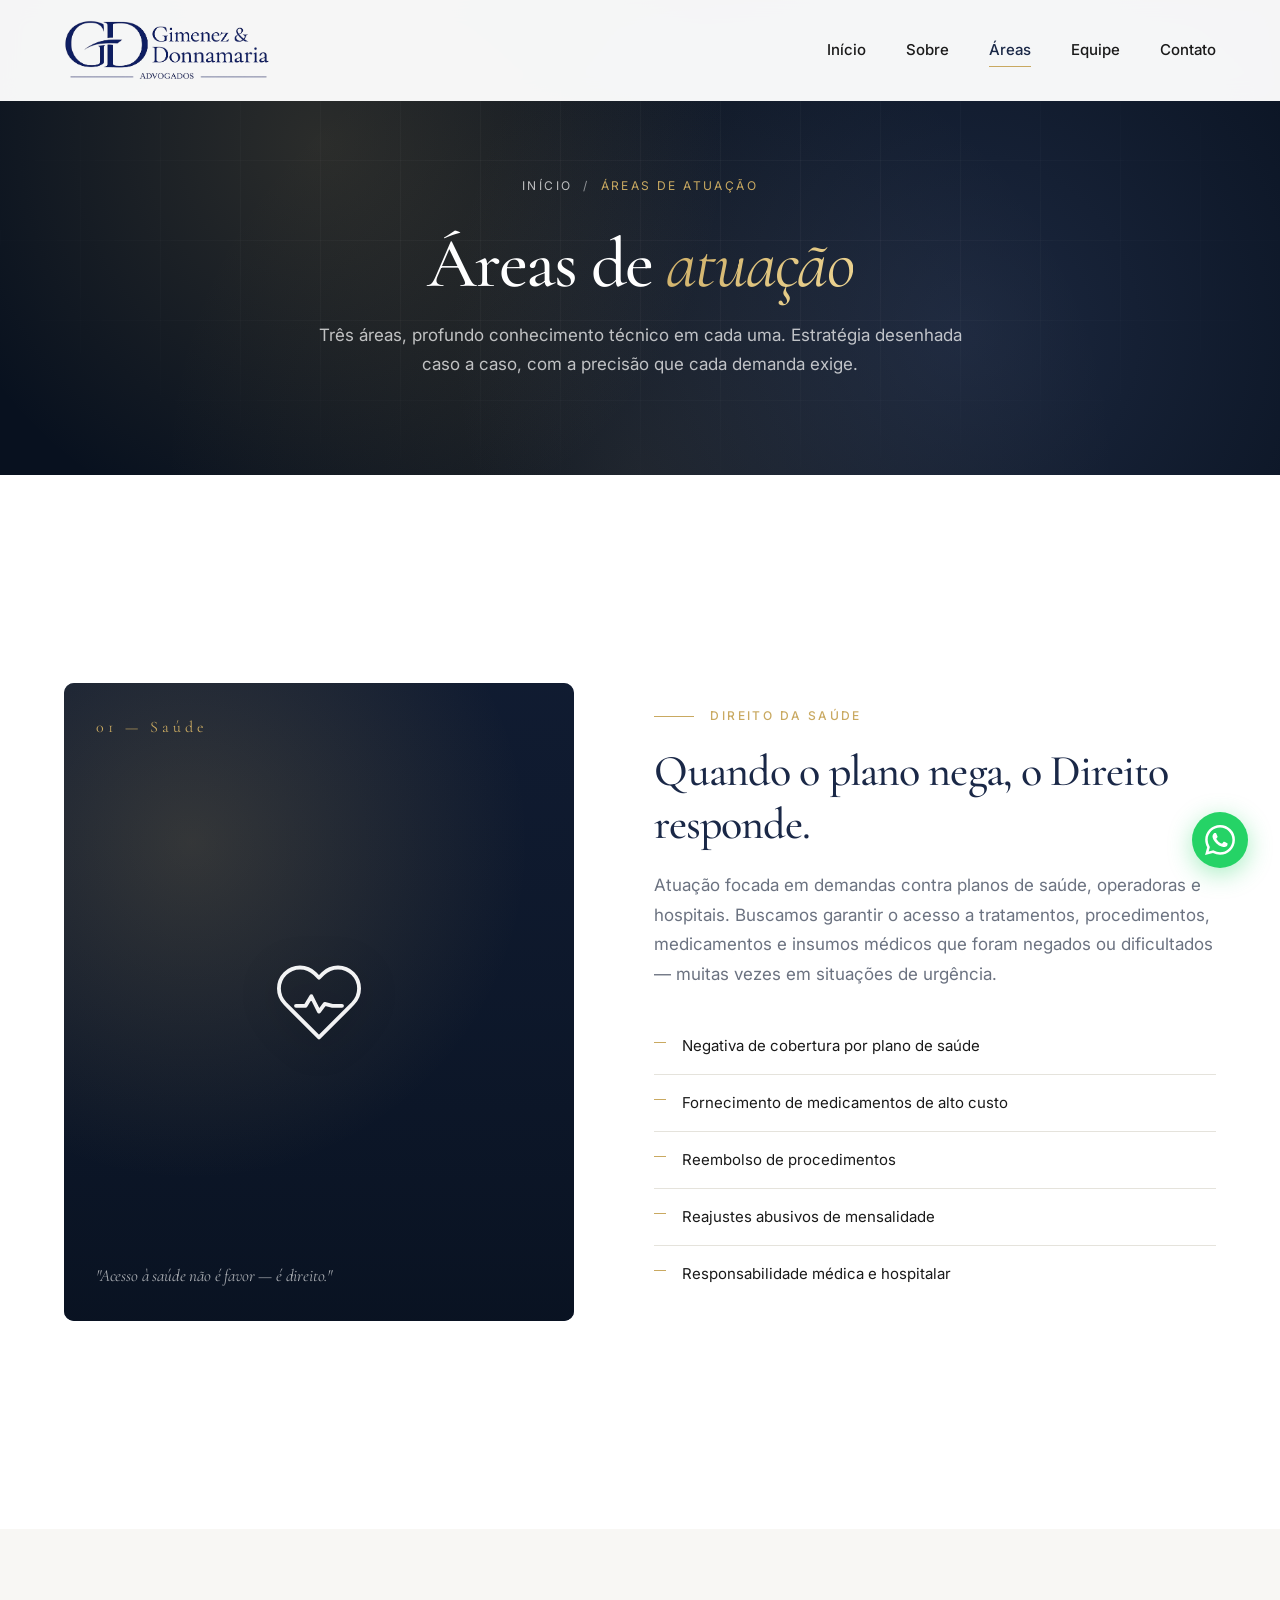
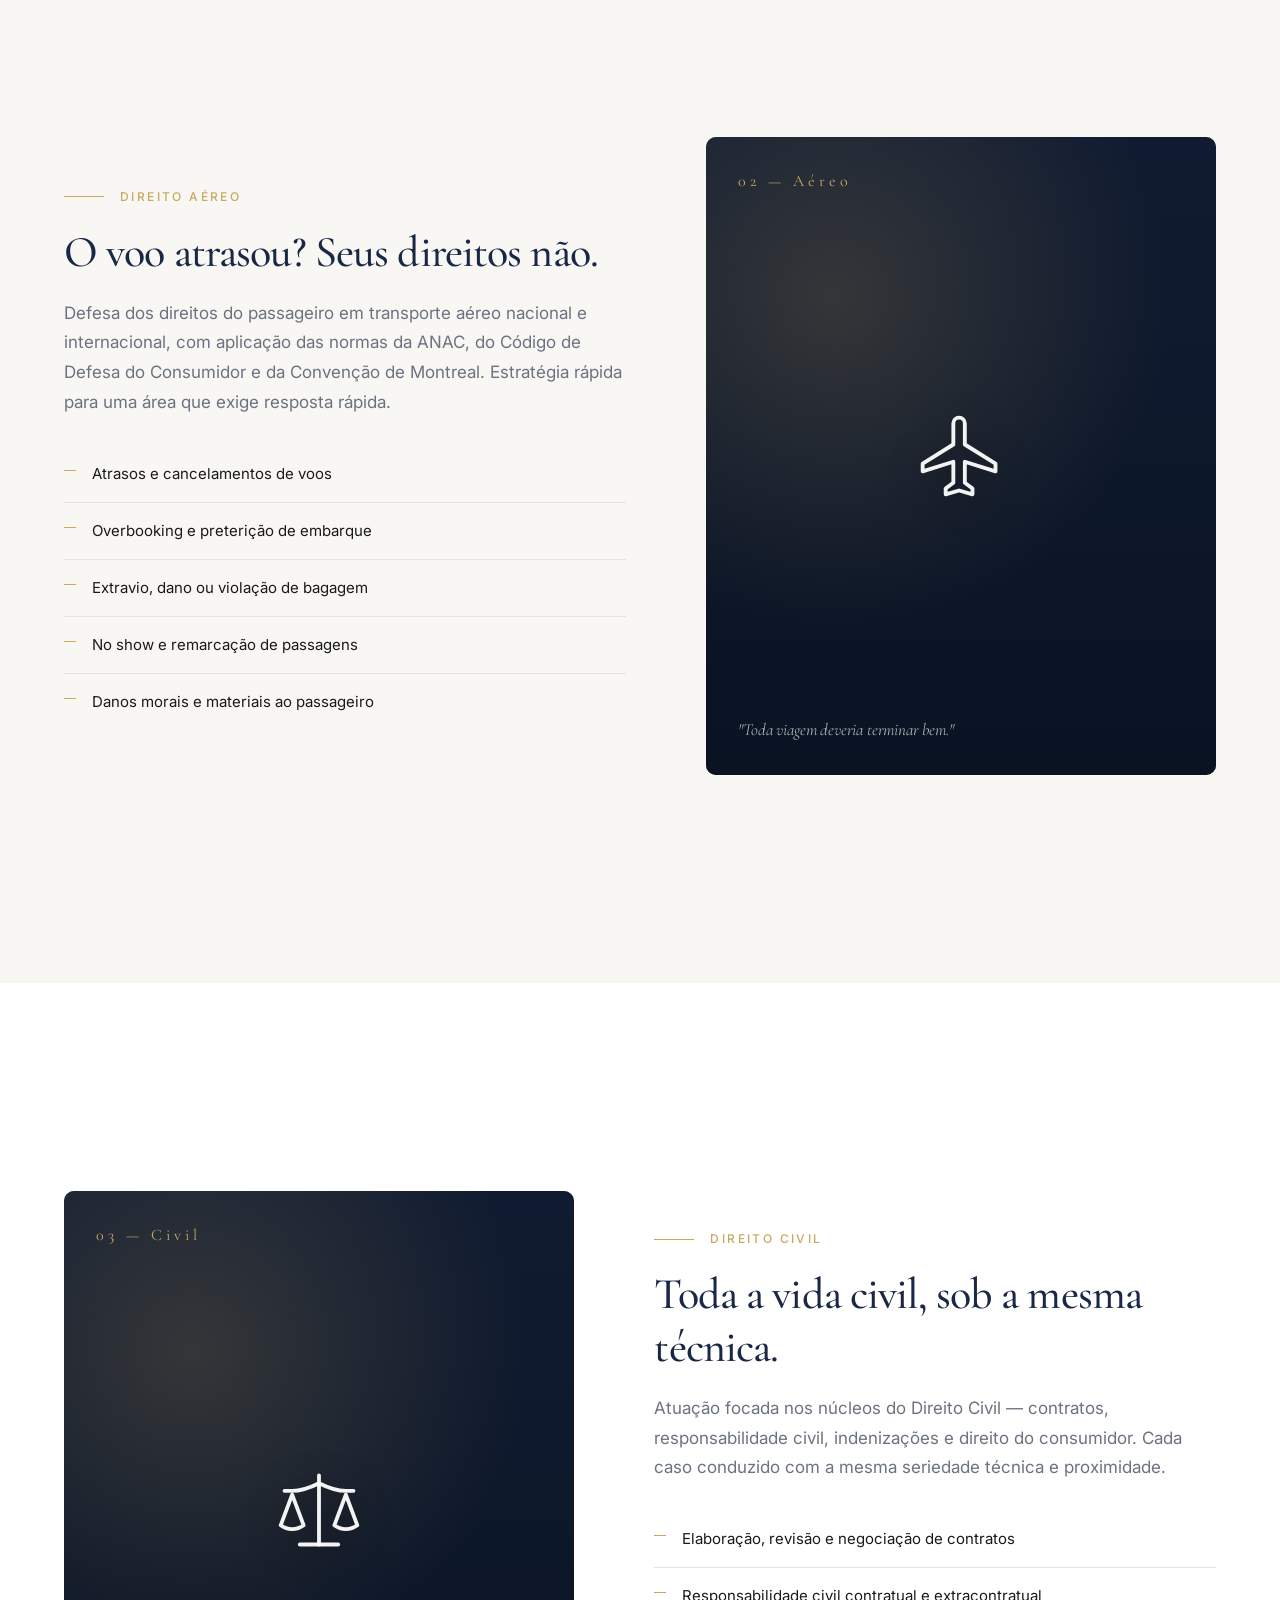
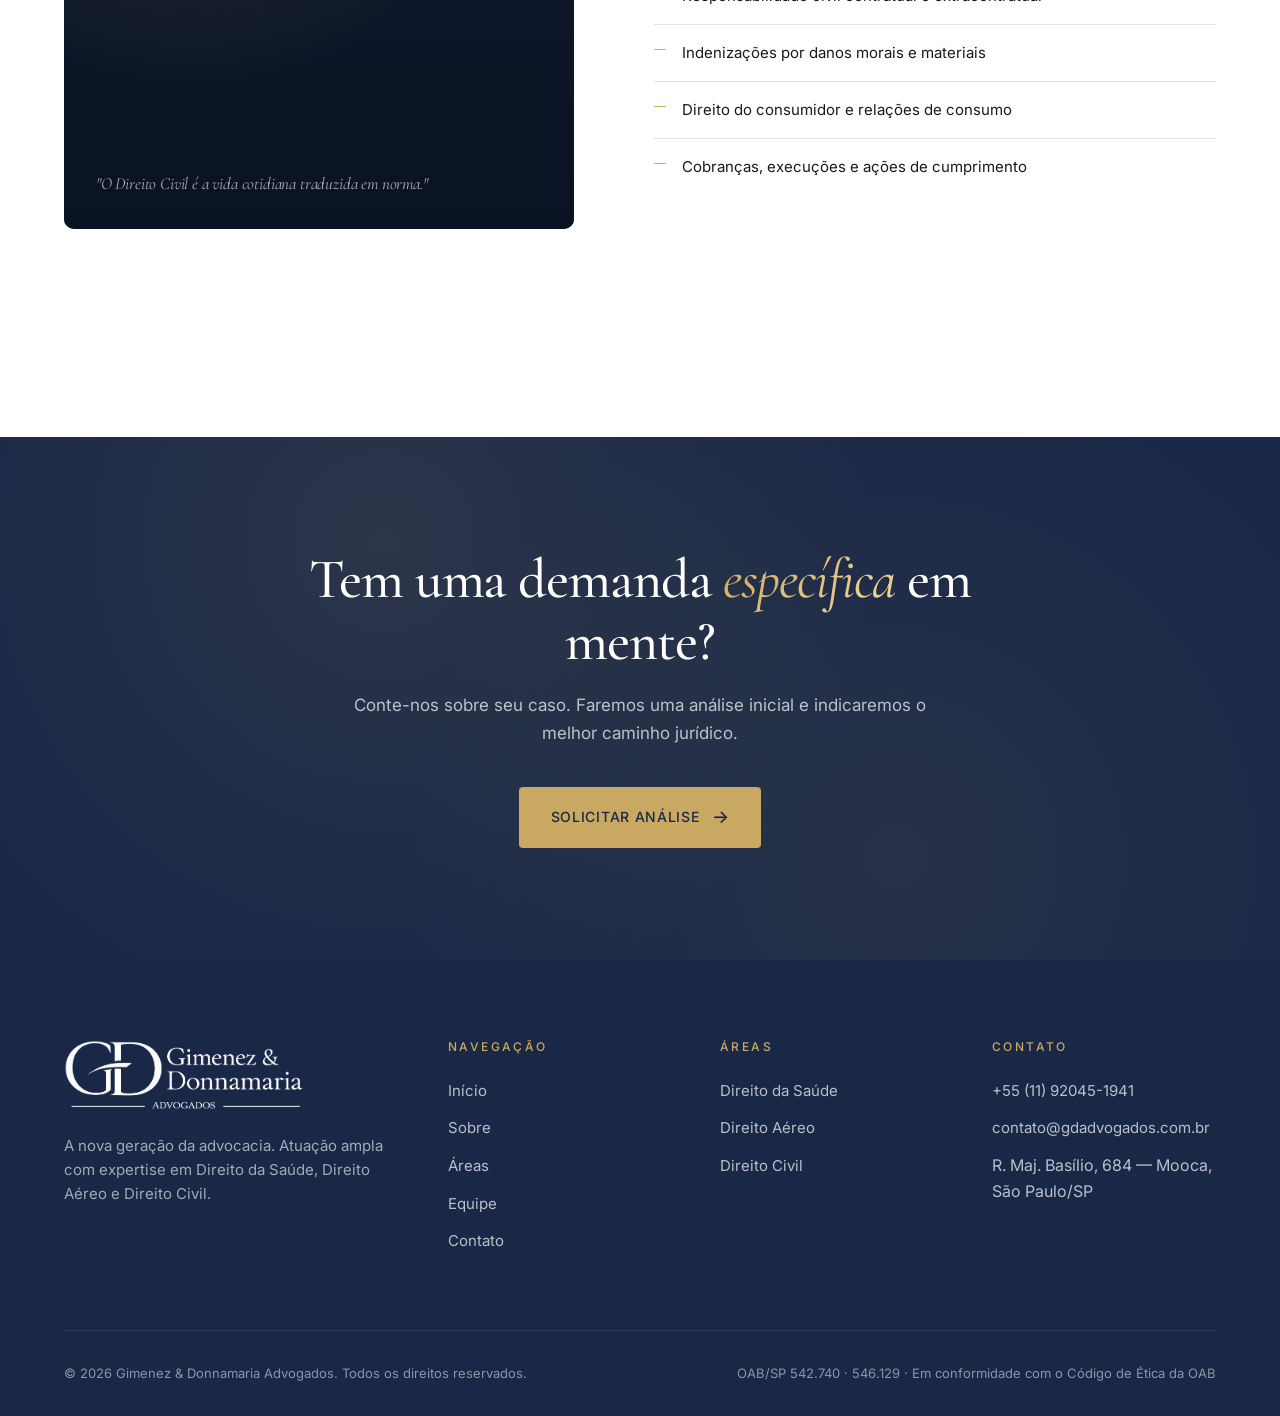
==== commit 6b618cb9: "Atualiza endereço, mapa e foco do Direito Civil - Endereço alterado para R. Maj. Basílio, 684 - Mooc" ====
--- a/areas.html
+++ b/areas.html
@@ -116,15 +116,14 @@
           <span class="eyebrow">Direito Civil</span>
           <h2>Toda a vida civil, sob a mesma técnica.</h2>
           <p>
-            Atuação ampla em toda a esfera do Direito Civil &mdash; das relações de consumo aos contratos, das questões familiares às sucessões, da responsabilidade civil ao direito imobiliário. Acompanhamos cada etapa com a mesma seriedade técnica.
+            Atuação focada nos núcleos do Direito Civil &mdash; contratos, responsabilidade civil, indenizações e direito do consumidor. Cada caso conduzido com a mesma seriedade técnica e proximidade.
           </p>
           <ul class="area-feature-list">
-            <li>Elaboração e revisão de contratos</li>
+            <li>Elaboração, revisão e negociação de contratos</li>
+            <li>Responsabilidade civil contratual e extracontratual</li>
             <li>Indenizações por danos morais e materiais</li>
             <li>Direito do consumidor e relações de consumo</li>
-            <li>Divórcios, inventários e partilhas</li>
-            <li>Planejamento sucessório e testamentos</li>
-            <li>Questões imobiliárias e locatícias</li>
+            <li>Cobranças, execuções e ações de cumprimento</li>
           </ul>
         </div>
       </div>
@@ -172,7 +171,7 @@
           <ul class="footer-links">
             <li><a href="tel:+5511920451941">+55 (11) 92045-1941</a></li>
             <li><a href="mailto:contato@gdadvogados.com.br">contato@gdadvogados.com.br</a></li>
-            <li>Av. Paulista, 1000 — São Paulo/SP</li>
+            <li>R. Maj. Basílio, 684 — Mooca, São Paulo/SP</li>
           </ul>
         </div>
       </div>
